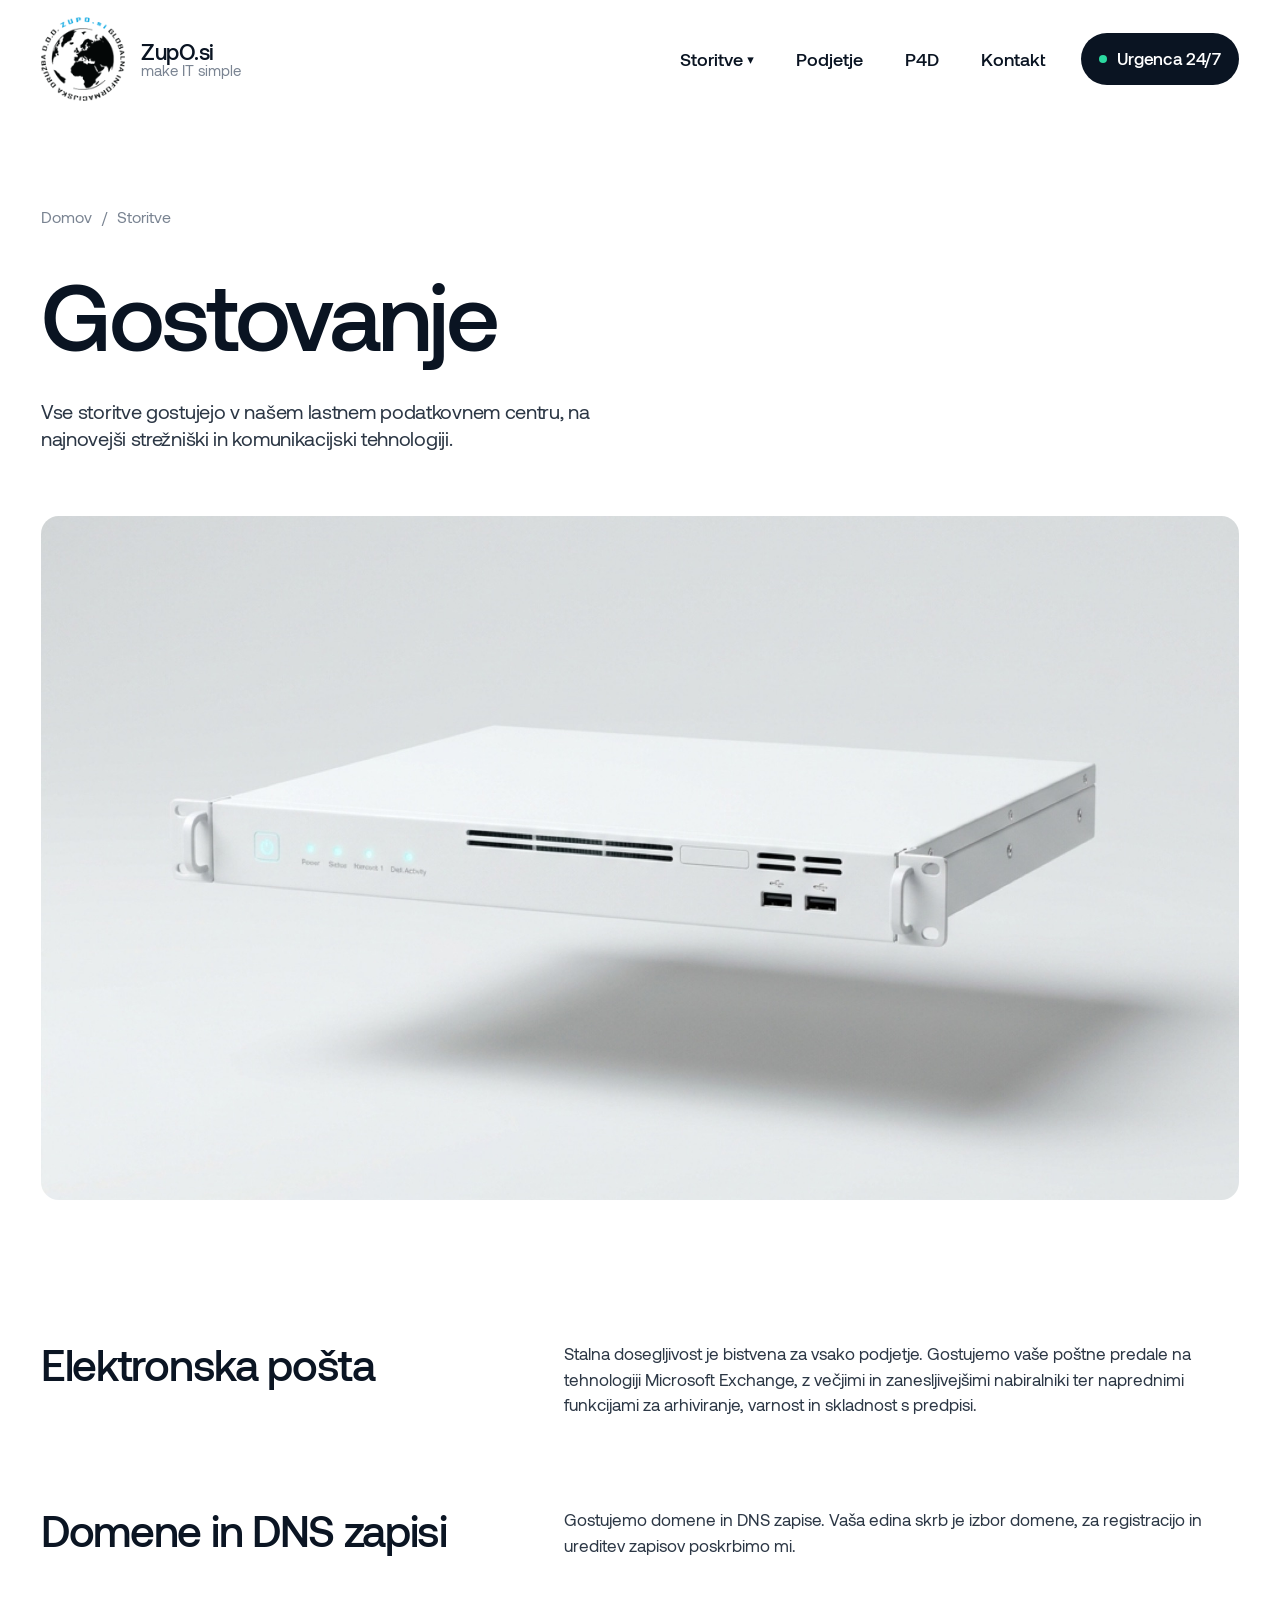
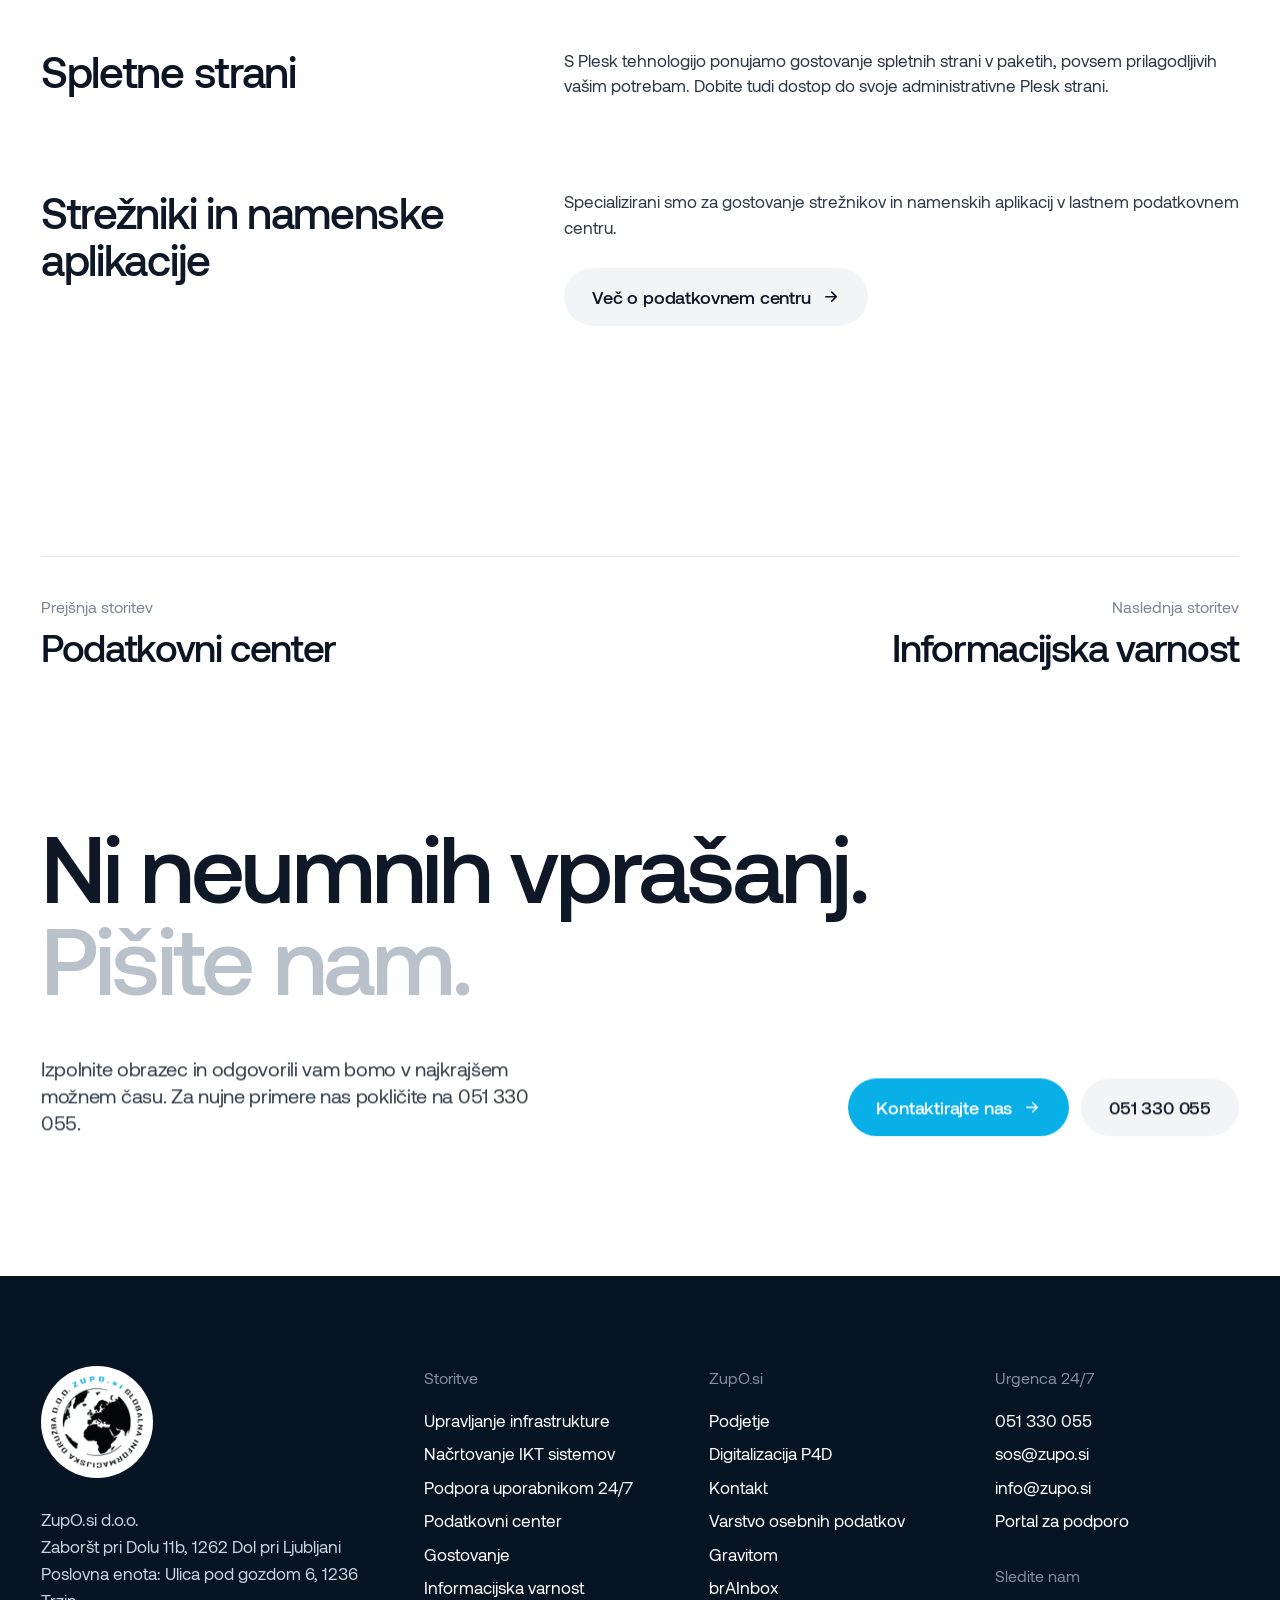
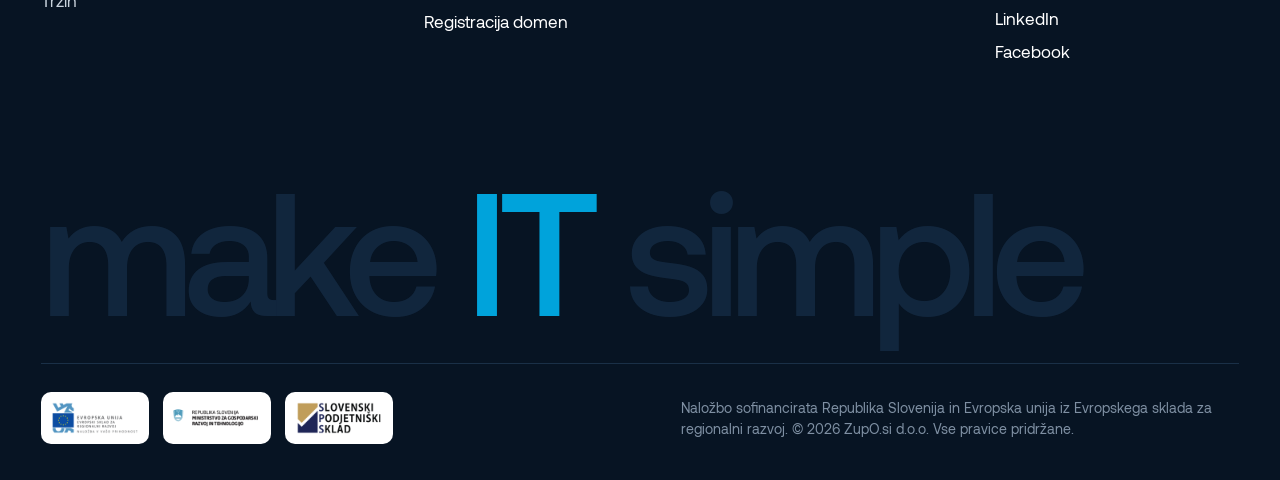
==== site/gostovanje.html @ f38a4a1e "ZupO.si redesign: 12-page static site and generator Co-Authored-By: Claude Opus 5.5 <noreply@anthrop" ====
<!doctype html><html lang="sl"><head><meta charset="utf-8"><meta name="viewport" content="width=device-width,initial-scale=1">
<title>Gostovanje · ZupO.si</title><meta name="description" content="Vse storitve gostujejo v našem lastnem podatkovnem centru, na najnovejši strežniški in komunikacijski tehnologiji."><meta name="robots" content="noindex">
<link rel="icon" href="assets/img/apple-touch-icon.png"><link rel="apple-touch-icon" href="assets/img/apple-touch-icon.png">
<link rel="preload" href="assets/fonts/Aeonik-Medium.ttf" as="font" type="font/ttf" crossorigin>
<link rel="stylesheet" href="assets/style.css?v=1795095689991"></head><body>
<header class="nav">
  <a class="logo" href="index.html" aria-label="ZupO.si domov"><img src="assets/img/Logo100px.png" alt="ZupO.si logotip" width="100" height="100"><span>ZupO.si<em>make IT simple</em></span></a>
  <nav class="menu" aria-label="Glavni meni">
    <button data-mega aria-expanded="false">Storitve<span>▾</span></button>
    <a href="podjetje.html">Podjetje</a>
    <a href="p4d.html">P4D</a>
    <a href="kontakt.html">Kontakt</a>
    <a class="btn btn-ink" href="podpora.html"><i class="dot"></i>Urgenca 24/7</a>
  </nav>
  <button class="burger" aria-label="Meni" aria-expanded="false"><i></i><i></i></button>
</header>
<div class="mega" aria-label="Storitve">
  <div class="mega-list"><a href="upravljanje-infrastrukture.html" data-cap="Preko 500 fizičnih in virtualnih strežnikov v upravljanju."><b>Upravljanje infrastrukture</b><small>Strežniki, komunikacije in uporabniška oprema pod stalnim nadzorom.</small></a><a href="nacrtovanje-ikt-sistemov.html" data-cap="Od ocene stanja do vzpostavitve, vzdrževanja in podpore."><b>Načrtovanje IKT sistemov</b><small>Načrtovanje in optimizacija novih sistemov ter prenove obstoječih.</small></a><a href="podpora.html" data-cap="ZupO.si Urgenca. Odziv že v nekaj trenutkih."><b>Podpora uporabnikom 24/7</b><small>Odzivna podpora, dosegljiva 24/7, vse dni v letu.</small></a><a href="podatkovni-center.html" data-cap="Naš oblak. Vaši podatki na vam znani lokaciji."><b>Podatkovni center</b><small>Naš oblak. Lasten podatkovni center od leta 2012.</small></a><a href="gostovanje.html" data-cap="Vse gostuje v našem lastnem podatkovnem centru."><b>Gostovanje</b><small>E-pošta, domene in DNS, spletne strani, strežniki in aplikacije.</small></a><a href="informacijska-varnost.html" data-cap="Varovanje informacijskih sistemov je stalen proces."><b>Informacijska varnost</b><small>Penetracijski testi, politike, ozaveščanje in obravnava incidentov.</small></a><a href="registracija-domen.html" data-cap="Pooblaščeni registrar .SI domen od leta 2005."><b>Registracija domen</b><small>Pooblaščeni registrar .SI domen. Uredimo tudi .com in druge.</small></a></div>
  <div class="mega-pic"><img src="assets/img/firewall.jpg" alt="" class="on" loading="lazy"><img src="assets/img/desk.jpg" alt="" class="" loading="lazy"><img src="assets/img/support.jpg" alt="" class="" loading="lazy"><img src="assets/img/hall.jpg" alt="" class="" loading="lazy"><img src="assets/img/server.jpg" alt="" class="" loading="lazy"><img src="assets/img/engineer.jpg" alt="" class="" loading="lazy"><img src="assets/img/fiber.jpg" alt="" class="" loading="lazy"><p>Preko 500 fizičnih in virtualnih strežnikov v upravljanju.</p></div>
</div>
<div class="scrim"></div>
<div class="mmenu">
  <h6>Storitve</h6><a class="sub" href="upravljanje-infrastrukture.html">Upravljanje infrastrukture</a><a class="sub" href="nacrtovanje-ikt-sistemov.html">Načrtovanje IKT sistemov</a><a class="sub" href="podpora.html">Podpora uporabnikom 24/7</a><a class="sub" href="podatkovni-center.html">Podatkovni center</a><a class="sub" href="gostovanje.html">Gostovanje</a><a class="sub" href="informacijska-varnost.html">Informacijska varnost</a><a class="sub" href="registracija-domen.html">Registracija domen</a>
  <h6>ZupO.si</h6><a href="podjetje.html">Podjetje</a><a href="p4d.html">Digitalizacija P4D</a><a href="kontakt.html">Kontakt</a>
  <a class="btn btn-ink" href="tel:+38651330055"><i class="dot"></i>Urgenca 051 330 055</a>
</div>
<main>
<section class="page-hero wrap">
  <div class="crumbs"><a href="index.html">Domov</a><span>/</span><a href="index.html#storitve">Storitve</a></div>
  <h1 class="d1">Gostovanje</h1>
  <p class="lead">Vse storitve gostujejo v našem lastnem podatkovnem centru, na najnovejši strežniški in komunikacijski tehnologiji.</p>
</section>
<div class="page-pic" data-par><div data-par><img src="assets/img/server.jpg" alt="Gostovanje"></div></div>

<section class="sec wrap"><div class="blocks"><div class="blk rv"><h2 class="d3">Elektronska pošta</h2><div class="body"><p>Stalna dosegljivost je bistvena za vsako podjetje. Gostujemo vaše poštne predale na tehnologiji Microsoft Exchange, z večjimi in zanesljivejšimi nabiralniki ter naprednimi funkcijami za arhiviranje, varnost in skladnost s predpisi.</p></div></div><div class="blk rv"><h2 class="d3">Domene in DNS zapisi</h2><div class="body"><p>Gostujemo domene in DNS zapise. Vaša edina skrb je izbor domene, za registracijo in ureditev zapisov poskrbimo mi.</p></div></div><div class="blk rv"><h2 class="d3">Spletne strani</h2><div class="body"><p>S Plesk tehnologijo ponujamo gostovanje spletnih strani v paketih, povsem prilagodljivih vašim potrebam. Dobite tudi dostop do svoje administrativne Plesk strani.</p></div></div><div class="blk rv"><h2 class="d3">Strežniki in namenske aplikacije</h2><div class="body"><p>Specializirani smo za gostovanje strežnikov in namenskih aplikacij v lastnem podatkovnem centru.</p><p style="margin-top:28px"><a class="btn btn-line" href="podatkovni-center.html">Več o podatkovnem centru <svg viewBox="0 0 24 24" fill="none" stroke="currentColor" stroke-width="2" stroke-linecap="round" stroke-linejoin="round"><path d="M5 12h14M13 6l6 6-6 6"/></svg></a></p></div></div></div></section>

<section class="wrap" style="padding-top:clamp(70px,7vw,130px)"><div class="next"><a href="podatkovni-center.html"><small>Prejšnja storitev</small><b>Podatkovni center</b></a><a class="r" href="informacijska-varnost.html"><small>Naslednja storitev</small><b>Informacijska varnost</b></a></div></section>

<section class="sec wrap cta">
  <h2 class="d1 rv">Ni neumnih vprašanj.<br><span>Pišite nam.</span></h2>
  <div class="cta-row rv">
    <p class="lead" style="max-width:40ch">Izpolnite obrazec in odgovorili vam bomo v najkrajšem možnem času. Za nujne primere nas pokličite na 051 330 055.</p>
    <div style="display:flex;gap:12px;flex-wrap:wrap"><a class="btn btn-cy" href="kontakt.html">Kontaktirajte nas <svg viewBox="0 0 24 24" fill="none" stroke="currentColor" stroke-width="2" stroke-linecap="round" stroke-linejoin="round"><path d="M5 12h14M13 6l6 6-6 6"/></svg></a><a class="btn btn-line" href="tel:+38651330055">051 330 055</a></div>
  </div>
</section>
</main>
<footer class="foot">
  <div class="foot-top">
    <div>
      <div class="foot-logo"><div class="lw"><img src="assets/img/Logo100px.png" alt="ZupO.si logotip"></div></div>
      <address style="margin-top:28px">ZupO.si d.o.o.<br>Zaboršt pri Dolu 11b, 1262 Dol pri Ljubljani<br>Poslovna enota: Ulica pod gozdom 6, 1236 Trzin</address>
    </div>
    <div><h6>Storitve</h6><ul><li><a href="upravljanje-infrastrukture.html">Upravljanje infrastrukture</a></li><li><a href="nacrtovanje-ikt-sistemov.html">Načrtovanje IKT sistemov</a></li><li><a href="podpora.html">Podpora uporabnikom 24/7</a></li><li><a href="podatkovni-center.html">Podatkovni center</a></li><li><a href="gostovanje.html">Gostovanje</a></li><li><a href="informacijska-varnost.html">Informacijska varnost</a></li><li><a href="registracija-domen.html">Registracija domen</a></li></ul></div>
    <div><h6>ZupO.si</h6><ul><li><a href="podjetje.html">Podjetje</a></li><li><a href="p4d.html">Digitalizacija P4D</a></li><li><a href="kontakt.html">Kontakt</a></li><li><a href="varstvo-osebnih-podatkov.html">Varstvo osebnih podatkov</a></li><li><a href="https://gravitom.zupo.si" target="_blank" rel="noopener">Gravitom</a></li><li><a href="https://zupo.si/video-gradiva/brAInbox/index.html" target="_blank" rel="noopener">brAInbox</a></li></ul></div>
    <div><h6>Urgenca 24/7</h6><ul><li><a href="tel:+38651330055">051 330 055</a></li><li><a href="mailto:sos@zupo.si">sos@zupo.si</a></li><li><a href="mailto:info@zupo.si">info@zupo.si</a></li><li><a href="https://podpora.zupo.si/" target="_blank" rel="noopener">Portal za podporo</a></li></ul>
    <h6 style="margin-top:30px">Sledite nam</h6><ul><li><a href="https://www.linkedin.com/company/zuposi-doo" target="_blank" rel="noopener">LinkedIn</a></li><li><a href="https://www.facebook.com/zuposi" target="_blank" rel="noopener">Facebook</a></li></ul></div>
  </div>
  <div class="foot-big" aria-hidden="true">make <span>IT</span> simple</div>
  <div class="foot-eu">
    <div class="logos"><img src="assets/img/eu_noga.png" alt="Evropska unija"><img src="assets/img/mgrt.png" alt="MGRT"><img src="assets/img/sps1.png" alt="SPS"></div>
    <small>Naložbo sofinancirata Republika Slovenija in Evropska unija iz Evropskega sklada za regionalni razvoj. © 2026 ZupO.si d.o.o. Vse pravice pridržane.</small>
  </div>
</footer>
<script src="assets/vendor/gsap.min.js"></script><script src="assets/vendor/ScrollTrigger.min.js"></script><script src="assets/vendor/lenis.min.js"></script><script src="assets/main.js?v=1795095689991"></script>
</body></html>
---- site/assets/style.css ----
@font-face{font-family:"Aeonik";src:url(fonts/Aeonik-Light.ttf) format("truetype");font-weight:300;font-display:swap}
@font-face{font-family:"Aeonik";src:url(fonts/Aeonik-Regular.ttf) format("truetype");font-weight:400;font-display:swap}
@font-face{font-family:"Aeonik";src:url(fonts/Aeonik-Medium.ttf) format("truetype");font-weight:500;font-display:swap}
@font-face{font-family:"Aeonik";src:url(fonts/Aeonik-Bold.ttf) format("truetype");font-weight:700;font-display:swap}
@font-face{font-family:"Everett Mono";src:url(fonts/TWKEverettMono-Regular.otf) format("opentype");font-weight:400;font-display:swap}

:root{
  --bg:#fff;--soft:#F2F4F6;--soft2:#E8ECF0;--ink:#0A1422;--ink2:#2B3644;--mute:#7A8492;--line:#E3E7EB;
  --cyan:#00ADE7;--cyan-d:#0090C2;--navy:#071423;--navy2:#0E2236;--ok:#2BD9A0;
  --g:clamp(16px,3.2vw,56px);
  --r:clamp(14px,1.4vw,24px);
  --ease:cubic-bezier(.22,1,.36,1);
  --mono:"Everett Mono",ui-monospace,Menlo,monospace;
}
*{box-sizing:border-box;margin:0;padding:0}
html{-webkit-text-size-adjust:100%;overflow-x:clip}
body{font-family:"Aeonik",system-ui,sans-serif;background:var(--bg);color:var(--ink);font-size:clamp(17px,1.1vw,21px);line-height:1.5;-webkit-font-smoothing:antialiased;overflow-x:hidden}
img,video,svg{display:block;max-width:100%}
a{color:inherit;text-decoration:none}
button{font:inherit;color:inherit;background:none;border:0;cursor:pointer}
::selection{background:var(--cyan);color:#fff}
html.lenis,html.lenis body{height:auto}
.lenis.lenis-smooth{scroll-behavior:auto!important}

/* type */
.d1,.d2,.d3,.h4{font-weight:500;letter-spacing:-.035em;line-height:1.02}
.d1{font-size:clamp(46px,7.4vw,168px);line-height:.98}
.d2{font-size:clamp(38px,5.2vw,112px)}
.d3{font-size:clamp(30px,3.4vw,68px);line-height:1.06;letter-spacing:-.03em}
.h4{font-size:clamp(22px,1.7vw,32px);line-height:1.15;letter-spacing:-.02em}
.lead{font-size:clamp(20px,1.55vw,30px);line-height:1.35;letter-spacing:-.015em;color:var(--ink2)}
.mute{color:var(--mute)}
.gray{color:#A3ABB5}
.cy{color:var(--cyan)}
.mono{font-family:var(--mono);font-size:13px;letter-spacing:.02em}
p+p{margin-top:1em}

.wrap{padding-inline:var(--g)}
.sec{padding-block:clamp(90px,11vw,220px)}
.grid{display:grid;grid-template-columns:repeat(12,1fr);gap:var(--g)}

/* buttons */
.btn{display:inline-flex;align-items:center;gap:.6em;height:58px;padding:0 28px;border-radius:999px;font-size:18px;font-weight:500;letter-spacing:-.01em;transition:background .4s var(--ease),color .4s var(--ease),transform .4s var(--ease)}
.btn svg{width:18px;height:18px;transition:transform .4s var(--ease)}
.btn:hover svg{transform:translateX(4px)}
.btn-ink{background:var(--ink);color:#fff}.btn-ink:hover{background:var(--cyan)}
.btn-cy{background:var(--cyan);color:#fff}.btn-cy:hover{background:var(--ink)}
.btn-line{background:var(--soft);color:var(--ink)}.btn-line:hover{background:var(--soft2)}
.btn-white{background:#fff;color:var(--ink)}.btn-white:hover{background:var(--cyan);color:#fff}

/* ---------- NAV ---------- */
.nav{position:fixed;inset:0 0 auto 0;z-index:50;height:118px;display:flex;align-items:center;justify-content:space-between;padding-inline:var(--g);transition:transform .6s var(--ease),background .4s,height .4s var(--ease)}
.nav.scrolled{background:rgba(255,255,255,.86);backdrop-filter:saturate(1.6) blur(18px);-webkit-backdrop-filter:saturate(1.6) blur(18px);height:96px}
.nav.hide{transform:translateY(-100%)}
.nav .logo{display:flex;align-items:center;gap:16px}
.nav .logo img{height:84px;width:84px;transition:height .4s var(--ease),width .4s var(--ease)}
.nav.scrolled .logo img{height:70px;width:70px}
.nav .logo span{font-weight:500;font-size:22px;letter-spacing:-.02em;line-height:1.05}
.nav .logo span em{font-style:normal;color:var(--mute);font-weight:400;display:block;font-size:15px;letter-spacing:0}
.menu{display:flex;align-items:center;gap:6px}
.menu>a,.menu>button{font-size:18px;font-weight:500;padding:12px 18px;border-radius:999px;transition:background .3s}
.menu>a:hover,.menu>button:hover,.menu>button[aria-expanded=true]{background:var(--soft)}
.menu>button span{display:inline-block;transition:transform .4s var(--ease);margin-left:4px;font-size:13px;vertical-align:2px}
.menu>button[aria-expanded=true] span{transform:rotate(180deg)}
.menu .btn{height:52px;margin-left:12px;font-size:17px}
.dot{width:8px;height:8px;border-radius:50%;background:var(--ok);box-shadow:0 0 0 0 rgba(43,217,160,.6);animation:pulse 2s infinite}
@keyframes pulse{0%{box-shadow:0 0 0 0 rgba(43,217,160,.55)}70%{box-shadow:0 0 0 10px rgba(43,217,160,0)}100%{box-shadow:0 0 0 0 rgba(43,217,160,0)}}
.burger{display:none;width:56px;height:56px;border-radius:50%;background:var(--soft);position:relative}
.burger i{position:absolute;left:18px;right:18px;height:2px;background:var(--ink);transition:transform .4s var(--ease)}
.burger i:nth-child(1){top:23px}.burger i:nth-child(2){top:31px}
body.mopen .burger i:nth-child(1){transform:translateY(4px) rotate(45deg)}
body.mopen .burger i:nth-child(2){transform:translateY(-4px) rotate(-45deg)}

/* mega */
.mega{position:fixed;left:0;right:0;top:0;z-index:45;background:#fff;padding:150px var(--g) 56px;display:grid;grid-template-columns:1.25fr 1fr;gap:var(--g);clip-path:inset(0 0 100% 0);transition:clip-path .7s var(--ease);box-shadow:0 40px 80px -40px rgba(10,20,34,.18)}
.mega.open{clip-path:inset(0 0 0 0)}
.mega-list a{display:flex;align-items:baseline;justify-content:space-between;gap:24px;padding:16px 0;border-bottom:1px solid var(--line);opacity:0;transform:translateY(16px);transition:opacity .5s var(--ease),transform .6s var(--ease),color .3s}
.mega.open .mega-list a{opacity:1;transform:none}
.mega-list a b{font-weight:500;font-size:clamp(24px,2vw,38px);letter-spacing:-.025em;line-height:1.1}
.mega-list a small{color:var(--mute);font-size:16px;text-align:right;max-width:46%}
.mega-list a:hover{color:var(--cyan)}
.mega-pic{position:relative;border-radius:var(--r);overflow:hidden;background:var(--soft);min-height:420px}
.mega-pic img{position:absolute;inset:0;width:100%;height:100%;object-fit:cover;opacity:0;transform:scale(1.06);transition:opacity .6s var(--ease),transform 1.2s var(--ease)}
.mega-pic img.on{opacity:1;transform:none}
.mega-pic p{position:absolute;left:24px;right:24px;bottom:22px;color:#fff;font-size:20px;line-height:1.3;z-index:2;text-shadow:0 2px 20px rgba(0,0,0,.35)}
.scrim{position:fixed;inset:0;z-index:40;background:rgba(10,20,34,.25);opacity:0;pointer-events:none;transition:opacity .5s}
.scrim.on{opacity:1;pointer-events:auto}

/* mobile menu */
.mmenu{position:fixed;inset:0;z-index:48;background:#fff;padding:130px var(--g) 40px;overflow:auto;clip-path:inset(0 0 100% 0);transition:clip-path .7s var(--ease)}
body.mopen .mmenu{clip-path:inset(0)}
.mmenu a{display:block;font-size:30px;font-weight:500;letter-spacing:-.02em;padding:10px 0;border-bottom:1px solid var(--line)}
.mmenu a.sub{font-size:21px;padding:9px 0 9px 0;color:var(--ink2)}
.mmenu h6{font-weight:400;color:var(--mute);font-size:16px;margin:26px 0 4px}
.mmenu .btn{margin-top:28px;width:100%;justify-content:center}

/* ---------- HERO ---------- */
.hero{padding-top:clamp(170px,15vw,250px)}
.hero h1 .ln{display:block;overflow:hidden;padding-bottom:.08em;margin-bottom:-.08em}
.hero h1 .ln>span{display:inline-block}
.hero-row{display:grid;grid-template-columns:1fr auto;align-items:end;gap:var(--g);margin-top:clamp(36px,4vw,72px)}
.hero-row .lead{max-width:34ch}
.hero-row .ctas{display:flex;gap:12px;flex-wrap:wrap;justify-content:flex-end}
.hero-media{margin-top:clamp(48px,5vw,96px);padding-inline:var(--g)}
.hero-frame{position:relative;height:min(84vh,1100px);min-height:460px;border-radius:var(--r);overflow:hidden;background:var(--soft);will-change:clip-path}
.hero-frame video{position:absolute;inset:0;width:100%;height:100%;object-fit:cover}
.status{position:absolute;left:clamp(16px,2vw,36px);bottom:clamp(16px,2vw,36px);background:rgba(255,255,255,.82);backdrop-filter:blur(20px);-webkit-backdrop-filter:blur(20px);border-radius:18px;padding:20px 22px;min-width:min(380px,calc(100% - 32px));z-index:2}
.status-top{display:flex;align-items:center;gap:10px;font-weight:500;font-size:17px}
.status-rows{margin-top:14px;display:grid;gap:8px}
.status-rows div{display:flex;justify-content:space-between;gap:24px;font-family:var(--mono);font-size:13px;color:var(--ink2)}
.status-rows b{font-weight:400;color:var(--ink)}
.bars{display:flex;gap:3px;margin-top:14px;height:26px;align-items:flex-end}
.bars i{flex:1;background:var(--ok);border-radius:2px;opacity:.9}
.bars i.w{background:var(--cyan)}
.slogan{position:absolute;right:clamp(16px,2vw,36px);top:clamp(16px,2vw,36px);z-index:2;width:clamp(160px,15vw,280px);background:rgba(255,255,255,.82);backdrop-filter:blur(20px);-webkit-backdrop-filter:blur(20px);border-radius:16px;padding:14px 18px}

/* ---------- INTRO ---------- */
.intro .grid{align-items:start}
.intro-text{grid-column:1/9}
.intro-text .d3 .w{color:#C7CDD4;transition:color .2s}
.intro-text .d3 .w.on{color:var(--ink)}
.intro-pic{grid-column:9/13;border-radius:var(--r);overflow:hidden;aspect-ratio:4/5;position:relative}
.intro-pic img{position:absolute;inset:-8% 0;height:116%;width:100%;object-fit:cover}
.stats{display:grid;grid-template-columns:repeat(4,1fr);gap:var(--g);margin-top:clamp(70px,8vw,150px)}
.stat b{display:block;font-weight:500;font-size:clamp(56px,6.4vw,140px);letter-spacing:-.05em;line-height:.9}
.stat b sup{font-size:.42em;vertical-align:.95em;margin-left:.04em;color:var(--cyan)}
.stat>span{display:block;margin-top:14px;color:var(--mute);font-size:clamp(16px,1.1vw,20px);max-width:22ch}

/* ---------- SERVICES LIST ---------- */
.svc-head{display:flex;justify-content:space-between;align-items:end;gap:var(--g);margin-bottom:clamp(40px,5vw,90px)}
.svc-head .lead{max-width:36ch}
.svc-list{border-top:1px solid var(--line)}
.svc{display:grid;grid-template-columns:1.25fr 1fr 64px;align-items:center;gap:var(--g);padding:clamp(22px,2.4vw,44px) 0;border-bottom:1px solid var(--line);position:relative}
.svc h3{font-weight:500;font-size:clamp(30px,3.6vw,76px);letter-spacing:-.04em;line-height:1;transition:transform .6s var(--ease),color .4s}
.svc p{color:var(--mute);max-width:44ch;transition:color .4s}
.svc .arr{width:64px;height:64px;border-radius:50%;background:var(--soft);display:grid;place-items:center;transition:background .4s,transform .6s var(--ease)}
.svc .arr svg{width:22px;transition:transform .5s var(--ease)}
.svc:hover h3{transform:translateX(18px);color:var(--cyan)}
.svc:hover p{color:var(--ink2)}
.svc:hover .arr{background:var(--cyan);color:#fff}
.svc:hover .arr svg{transform:rotate(-45deg)}
.svc .thumb{display:none}
.cursor-pic{position:fixed;left:0;top:0;width:clamp(260px,22vw,420px);aspect-ratio:4/5;border-radius:18px;overflow:hidden;pointer-events:none;z-index:30;opacity:0;transform:translate(-50%,-50%) scale(.8);transition:opacity .4s var(--ease),scale .4s var(--ease)}
.cursor-pic.on{opacity:1}
.cursor-pic img{position:absolute;inset:0;width:100%;height:100%;object-fit:cover;opacity:0;transition:opacity .35s}
.cursor-pic img.on{opacity:1}

/* ---------- DATA CENTRE ---------- */
.dc{background:var(--soft)}
.dc-top{display:grid;grid-template-columns:1fr 1fr;gap:var(--g);align-items:end}
.dc-hall{margin-top:clamp(48px,5vw,90px);border-radius:var(--r);overflow:hidden;height:min(80vh,980px);min-height:380px;position:relative}
.dc-hall img,.dc-hall video{position:absolute;inset:-6% 0;height:112%;width:100%;object-fit:cover}
.dc-hall .tag{position:absolute;left:clamp(16px,2vw,36px);bottom:clamp(16px,2vw,36px);background:rgba(255,255,255,.85);backdrop-filter:blur(16px);-webkit-backdrop-filter:blur(16px);border-radius:14px;padding:14px 18px;font-weight:500;font-size:18px;z-index:2}
.layers{display:grid;grid-template-columns:1fr 1fr;gap:var(--g);margin-top:clamp(80px,9vw,170px)}
.layers-vis{position:sticky;top:130px;height:calc(100vh - 170px);display:grid;place-items:center}
.layers-vis svg{width:100%;max-width:640px;height:auto;overflow:visible}
.layers-vis .pl{transition:transform .8s var(--ease)}
.layers-vis .pl .top{fill:#fff;transition:fill .6s}
.layers-vis .pl .l{fill:#DCE2E8;transition:fill .6s}
.layers-vis .pl .r{fill:#C9D1D9;transition:fill .6s}
.layers-vis .pl.on .top{fill:var(--cyan)}
.layers-vis .pl.on .l{fill:#0093C4}
.layers-vis .pl.on .r{fill:#007DA8}
.layers-vis .pl .ic{opacity:.35;transition:opacity .5s}
.layers-vis .pl.on .ic{opacity:1}
.layer{min-height:72vh;display:flex;flex-direction:column;justify-content:center;opacity:.28;transition:opacity .6s var(--ease)}
.layer.on{opacity:1}
.layer .n{font-family:var(--mono);color:var(--cyan);font-size:15px;margin-bottom:22px}
.layer h3{max-width:16ch}
.layer p{margin-top:22px;max-width:44ch;color:var(--ink2)}
.specs{display:grid;grid-template-columns:repeat(4,1fr);gap:12px;margin-top:clamp(60px,6vw,120px)}
.spec{background:#fff;border-radius:var(--r);padding:clamp(22px,2vw,36px);min-height:220px;display:flex;flex-direction:column;justify-content:space-between}
.spec svg{width:44px;height:44px;color:var(--cyan)}
.spec b{font-weight:500;font-size:clamp(20px,1.5vw,28px);letter-spacing:-.02em;line-height:1.15}

/* ---------- URGENCA ---------- */
.urg{background:var(--navy);color:#fff;position:relative;overflow:hidden}
.urg .huge{padding-left:var(--g);font-weight:500;font-size:clamp(90px,19vw,420px);letter-spacing:-.06em;line-height:.82;white-space:nowrap}
.urg .huge span{color:var(--cyan)}
.urg-row{display:grid;grid-template-columns:1fr 1fr;gap:var(--g);margin-top:clamp(50px,5vw,100px);align-items:start}
.urg .lead{color:#B9C4D0}
.clock{font-family:var(--mono);font-size:14px;color:#8FA0B2;display:flex;align-items:center;flex-wrap:wrap;gap:6px 10px;margin-top:28px}.clock span{white-space:nowrap}
.chans{display:grid;grid-template-columns:repeat(3,1fr);gap:12px;margin-top:clamp(60px,6vw,110px)}
.chan{background:var(--navy2);border-radius:var(--r);padding:clamp(24px,2.2vw,40px);min-height:clamp(260px,22vw,380px);display:flex;flex-direction:column;justify-content:space-between;transition:background .5s var(--ease),transform .6s var(--ease)}
.chan:hover{background:var(--cyan);transform:translateY(-6px)}
.chan small{color:#8FA0B2;font-size:16px;transition:color .4s}
.chan:hover small{color:#E6F7FD}
.chan b{display:block;font-weight:500;font-size:clamp(28px,2.6vw,52px);letter-spacing:-.03em;line-height:1.05;margin-top:10px;word-break:break-word}
.chan .go{display:flex;justify-content:space-between;align-items:center;font-weight:500;font-size:18px}
.chan .go i{width:56px;height:56px;border-radius:50%;background:rgba(255,255,255,.1);display:grid;place-items:center;transition:background .4s,transform .5s var(--ease)}
.chan:hover .go i{background:#fff;color:var(--cyan);transform:rotate(-45deg)}
.chan .go svg{width:20px}
.urg-pic{margin-top:12px;border-radius:var(--r);overflow:hidden;height:min(70vh,820px);position:relative}
.urg-pic img{position:absolute;inset:-8% 0;height:116%;width:100%;object-fit:cover;object-position:50% 58%}

/* ---------- BENTO ---------- */
.bento{display:grid;grid-template-columns:repeat(12,1fr);grid-auto-rows:minmax(clamp(260px,22vw,420px),auto);gap:12px;margin-top:clamp(50px,5vw,100px)}
.b{border-radius:var(--r);background:var(--soft);padding:clamp(24px,2.2vw,40px);position:relative;overflow:hidden;display:flex;flex-direction:column;justify-content:space-between}
.b h3{max-width:18ch}
.b p{color:var(--ink2);max-width:42ch;margin-top:14px}
.b1{grid-column:span 7}.b2{grid-column:span 5}.b3{grid-column:span 5}.b4{grid-column:span 7}
.b.img{color:#fff;padding:0}
.b.img img{position:absolute;inset:0;width:100%;height:100%;object-fit:cover;transition:transform 1.4s var(--ease)}
.b.img:hover img{transform:scale(1.04)}
.b.img .t{position:relative;z-index:2;padding:clamp(24px,2.2vw,40px);margin-top:auto;background:linear-gradient(rgba(7,20,35,0),rgba(7,20,35,.82) 45%);padding-top:clamp(80px,7vw,140px)}
.b.img .t p{color:#E2E8EE}
.b.cy{background:var(--cyan);color:#fff}
.b.cy p{color:#E6F7FD}
.spark{width:100%;height:clamp(120px,10vw,190px)}
.spark path.fill{fill:url(#sg)}
.spark path.ln{fill:none;stroke:var(--cyan);stroke-width:2.5;stroke-linecap:round}
.mon{display:flex;gap:28px;font-family:var(--mono);font-size:13px;color:var(--ink2);margin-top:10px;flex-wrap:wrap}
.mon b{font-weight:400;color:var(--ink)}

/* ---------- PARTNERS ---------- */
.partners{padding-block:clamp(60px,6vw,110px);overflow:hidden}
.partners-head{display:flex;justify-content:space-between;align-items:end;gap:var(--g);margin-bottom:40px}
.marq{display:flex;width:max-content;animation:marq 40s linear infinite}
.marq:hover{animation-play-state:paused}
.marq img{height:clamp(84px,7vw,120px);width:auto;margin-right:clamp(30px,4vw,80px);filter:grayscale(1) contrast(1.1);opacity:.55;mix-blend-mode:multiply;transition:filter .4s,opacity .4s}
.marq img:hover{filter:none;opacity:1}
@keyframes marq{to{transform:translateX(-50%)}}

/* ---------- ISO ---------- */
.iso .grid{align-items:center}
.iso-pic{grid-column:1/8;border-radius:var(--r);background:var(--soft);overflow:hidden;padding:clamp(24px,4vw,80px)}
.iso-pic img{width:100%;height:auto;mix-blend-mode:multiply}
.iso-text{grid-column:8/13}
.iso-badges{display:flex;gap:12px;margin-top:36px;flex-wrap:wrap}
.iso-badges div{background:var(--soft);border-radius:16px;padding:18px 22px}
.iso-badges b{display:block;font-weight:500;font-size:26px;letter-spacing:-.02em}
.iso-badges small{color:var(--mute);font-size:15px}

/* ---------- TIMELINE ---------- */
.tl{overflow:hidden;background:var(--soft)}
.tl-head{display:flex;justify-content:space-between;align-items:end;gap:var(--g)}
.tl-track{display:flex;gap:12px;margin-top:clamp(50px,5vw,90px);padding-inline:var(--g);width:max-content}
.tl-item{width:clamp(280px,24vw,440px);flex:none;background:#fff;border-radius:var(--r);padding:clamp(24px,2vw,36px);min-height:clamp(300px,24vw,420px);display:flex;flex-direction:column;justify-content:space-between}
.tl-item b{font-weight:500;font-size:clamp(56px,5vw,104px);letter-spacing:-.05em;line-height:.9}
.tl-item.hl{background:var(--cyan);color:#fff}
.tl-item.hl .mute{color:#E6F7FD}
.tl-item p{font-size:clamp(18px,1.25vw,23px);line-height:1.3;letter-spacing:-.01em}

/* ---------- ECOSYSTEM ---------- */
.eco{display:grid;grid-template-columns:1fr 1fr;gap:12px;margin-top:clamp(50px,5vw,90px)}
.eco a{border-radius:var(--r);min-height:clamp(380px,32vw,600px);padding:clamp(26px,2.6vw,48px);display:flex;flex-direction:column;justify-content:space-between;position:relative;overflow:hidden;transition:transform .7s var(--ease)}
.eco a:hover{transform:translateY(-6px)}
.eco .grav{background:#FFC000;color:#1B1400}
.eco .brain{background:#0F1A2E;color:#fff}
.eco img{height:clamp(52px,4vw,74px);width:auto;align-self:flex-start;border-radius:999px}
.eco h3{max-width:14ch}
.eco p{margin-top:16px;max-width:40ch;opacity:.8}
.eco .ring{position:absolute;right:-12%;top:-20%;width:70%;aspect-ratio:1;border-radius:50%;border:clamp(30px,4vw,70px) solid rgba(255,255,255,.18);transition:transform 1.2s var(--ease)}
.eco a:hover .ring{transform:scale(1.08) rotate(20deg)}
.eco .brain .ring{border-color:rgba(54,140,255,.25)}

/* ---------- CTA + FOOTER ---------- */
.cta{text-align:left}
.cta .d1 span{color:#B8C0C9}
.cta-row{display:flex;justify-content:space-between;align-items:end;gap:var(--g);margin-top:clamp(40px,4vw,70px);flex-wrap:wrap}
.foot{overflow:hidden;background:var(--navy);color:#fff;padding:clamp(70px,7vw,130px) var(--g) 36px}
.foot-top{display:grid;grid-template-columns:1.4fr 1fr 1fr 1fr;gap:var(--g)}
.foot-logo{display:flex;align-items:center;gap:18px}
.foot-logo .lw{background:#fff;border-radius:50%;padding:10px;width:112px;height:112px;display:grid;place-items:center}
.foot-logo .lw img{width:92px;height:92px}
.foot h6{font-weight:400;font-size:16px;color:#7F90A3;margin-bottom:18px}
.foot li{list-style:none;margin:8px 0}
.foot li a{transition:color .3s}
.foot li a:hover{color:var(--cyan)}
.foot address{font-style:normal;color:#C9D3DD;line-height:1.6}
.foot-big{font-weight:500;font-size:clamp(64px,13.5vw,300px);letter-spacing:-.06em;line-height:.8;margin-top:clamp(70px,8vw,140px);color:#13283F;white-space:nowrap;user-select:none}
.foot-big span{color:var(--cyan)}
.foot-eu{display:flex;align-items:center;gap:28px;margin-top:50px;padding-top:28px;border-top:1px solid #1A3047;flex-wrap:wrap;justify-content:space-between}
.foot-eu .logos{display:flex;gap:14px;align-items:center;flex-wrap:wrap}
.foot-eu .logos img{height:52px;background:#fff;border-radius:10px;padding:6px 10px}
.foot-eu small{color:#7F90A3;font-size:14px;max-width:62ch}

/* ---------- SUBPAGES ---------- */
.page-hero{padding-top:clamp(180px,16vw,270px);padding-bottom:clamp(50px,5vw,90px)}
.crumbs{display:flex;gap:10px;color:var(--mute);font-size:16px;margin-bottom:clamp(28px,3vw,48px)}
.crumbs a:hover{color:var(--cyan)}
.page-hero .lead{max-width:46ch;margin-top:clamp(28px,3vw,48px)}
.page-pic{padding-inline:var(--g)}
.page-pic div{border-radius:var(--r);overflow:hidden;height:min(76vh,940px);min-height:340px;position:relative}
.page-pic img{position:absolute;inset:-8% 0;height:116%;width:100%;object-fit:cover}
.blocks{display:grid;gap:clamp(60px,7vw,140px)}
.blk{display:grid;grid-template-columns:5fr 7fr;gap:var(--g);align-items:start}
.blk .body{color:var(--ink2);max-width:62ch}
.blk ul{margin-top:18px;display:grid;gap:10px}
.blk li{list-style:none;padding-left:30px;position:relative}
.blk li::before{content:"";position:absolute;left:0;top:.62em;width:14px;height:2px;background:var(--cyan)}
.facts{display:grid;grid-template-columns:repeat(3,1fr);gap:12px}
.fact{background:var(--soft);border-radius:var(--r);padding:clamp(24px,2.2vw,40px);min-height:220px;display:flex;flex-direction:column;justify-content:space-between}
.fact b{font-weight:500;font-size:clamp(44px,4.4vw,92px);letter-spacing:-.05em;line-height:.9}
.fact b sup{font-size:.45em;vertical-align:.9em;color:var(--cyan)}
.fact span{color:var(--mute)}
.next{display:flex;justify-content:space-between;align-items:center;gap:var(--g);border-top:1px solid var(--line);padding-top:clamp(30px,3vw,50px)}
.next a{display:flex;flex-direction:column}
.next a small{color:var(--mute);font-size:16px}
.next a b{font-weight:500;font-size:clamp(28px,3vw,60px);letter-spacing:-.035em;transition:color .3s}
.next a:hover b{color:var(--cyan)}
.next a.r{text-align:right}

/* form */
.form{display:grid;grid-template-columns:1fr 1fr;gap:12px}
.field{position:relative}
.field.full{grid-column:1/-1}
.field input,.field textarea,.field select{width:100%;font:inherit;font-size:19px;color:var(--ink);background:var(--soft);border:2px solid transparent;border-radius:16px;padding:30px 20px 12px;outline:none;transition:border-color .3s,background .3s;appearance:none}
.field textarea{min-height:200px;resize:vertical}
.field label{position:absolute;left:22px;top:21px;color:var(--mute);font-size:19px;pointer-events:none;transition:transform .3s var(--ease),font-size .3s;transform-origin:left top}
.field input:focus,.field textarea:focus{border-color:var(--cyan);background:#fff}
.field input:focus+label,.field input:not(:placeholder-shown)+label,.field textarea:focus+label,.field textarea:not(:placeholder-shown)+label{transform:translateY(-12px) scale(.72)}
.check{grid-column:1/-1;display:flex;gap:14px;align-items:flex-start;color:var(--ink2);font-size:16px;line-height:1.45;margin-top:6px}
.check input{width:24px;height:24px;flex:none;accent-color:var(--cyan);margin-top:1px}
.check a{color:var(--cyan)}
.form .btn{justify-self:start;margin-top:10px}
.sent{grid-column:1/-1;background:#E6F7FD;color:var(--cyan-d);border-radius:16px;padding:18px 22px;display:none}
.form.done .sent{display:block}
.contact-grid{display:grid;grid-template-columns:5fr 7fr;gap:var(--g)}
.cinfo{display:grid;gap:12px;align-content:start}
.cinfo a,.cinfo div{background:var(--soft);border-radius:var(--r);padding:26px 28px;display:block;transition:background .4s}
.cinfo a:hover{background:#E6F7FD}
.cinfo small{color:var(--mute);font-size:15px;display:block}
.cinfo b{font-weight:500;font-size:clamp(22px,1.7vw,30px);letter-spacing:-.02em;display:block;margin-top:4px;line-height:1.2}

/* reveal */
.rv{opacity:0;transform:translateY(40px)}
.no-js .rv,.reduce .rv{opacity:1;transform:none}

/* ---------- RESPONSIVE ---------- */
@media (max-width:1100px){
  .menu>a,.menu>button{display:none}
  .burger{display:block}
  .menu .btn{display:none}
  .mega{display:none}
  .intro-text{grid-column:1/-1}.intro-pic{grid-column:1/-1;aspect-ratio:4/3}
  .stats{grid-template-columns:repeat(2,1fr);row-gap:56px}
  .svc{grid-template-columns:1fr 56px}
  .svc p{grid-column:1/2;grid-row:2}
  .svc .arr{grid-row:1/3;grid-column:2;width:56px;height:56px}
  .dc-top,.urg-row,.layers{grid-template-columns:1fr}
  .layers-vis{position:relative;top:0;height:auto;padding:20px 0}
  .layer{min-height:auto;opacity:1;padding:36px 0;border-top:1px solid var(--line)}
  .specs{grid-template-columns:repeat(2,1fr)}
  .chans{grid-template-columns:1fr}
  .bento .b1,.bento .b2,.bento .b3,.bento .b4{grid-column:span 12}
  .iso-pic,.iso-text{grid-column:1/-1}
  .eco{grid-template-columns:1fr}
  .foot-top{grid-template-columns:1fr 1fr}
  .blk,.contact-grid{grid-template-columns:1fr}
  .facts{grid-template-columns:1fr 1fr}
  .cursor-pic{display:none}
}
@media (max-width:700px){
  .nav{height:96px}.nav.scrolled{height:84px}
  .nav .logo img{width:68px;height:68px}.nav.scrolled .logo img{width:60px;height:60px}
  .nav .logo span{font-size:19px}
  .hero-row{grid-template-columns:1fr}
  .hero-row .ctas{justify-content:flex-start}
  .hero-frame{height:72vh}
  .slogan{display:none}
  .status{min-width:0;right:16px}
  .svc-head,.partners-head,.tl-head,.cta-row{flex-direction:column;align-items:flex-start}
  .stats{grid-template-columns:1fr 1fr;gap:40px 20px}
  .specs{grid-template-columns:1fr}
  .foot-top{grid-template-columns:1fr}
  .facts{grid-template-columns:1fr}
  .form{grid-template-columns:1fr}
  .next{flex-direction:column;align-items:flex-start}
  .next a.r{text-align:left}
  .btn{height:54px;font-size:17px}
}
@media (prefers-reduced-motion:reduce){
  *{animation:none!important;transition:none!important}
  .rv{opacity:1;transform:none}
}
@media (min-width:1900px){
  .nav{height:150px}.nav.scrolled{height:118px}
  .nav .logo img{width:100px;height:100px}.nav.scrolled .logo img{width:84px;height:84px}
  .nav .logo span{font-size:26px}.nav .logo span em{font-size:17px}
  .menu>a,.menu>button{font-size:21px;padding:14px 22px}
  .menu .btn{height:60px;font-size:20px}
  .btn{height:66px;font-size:20px;padding:0 34px}
  .mega{padding-top:180px}
}
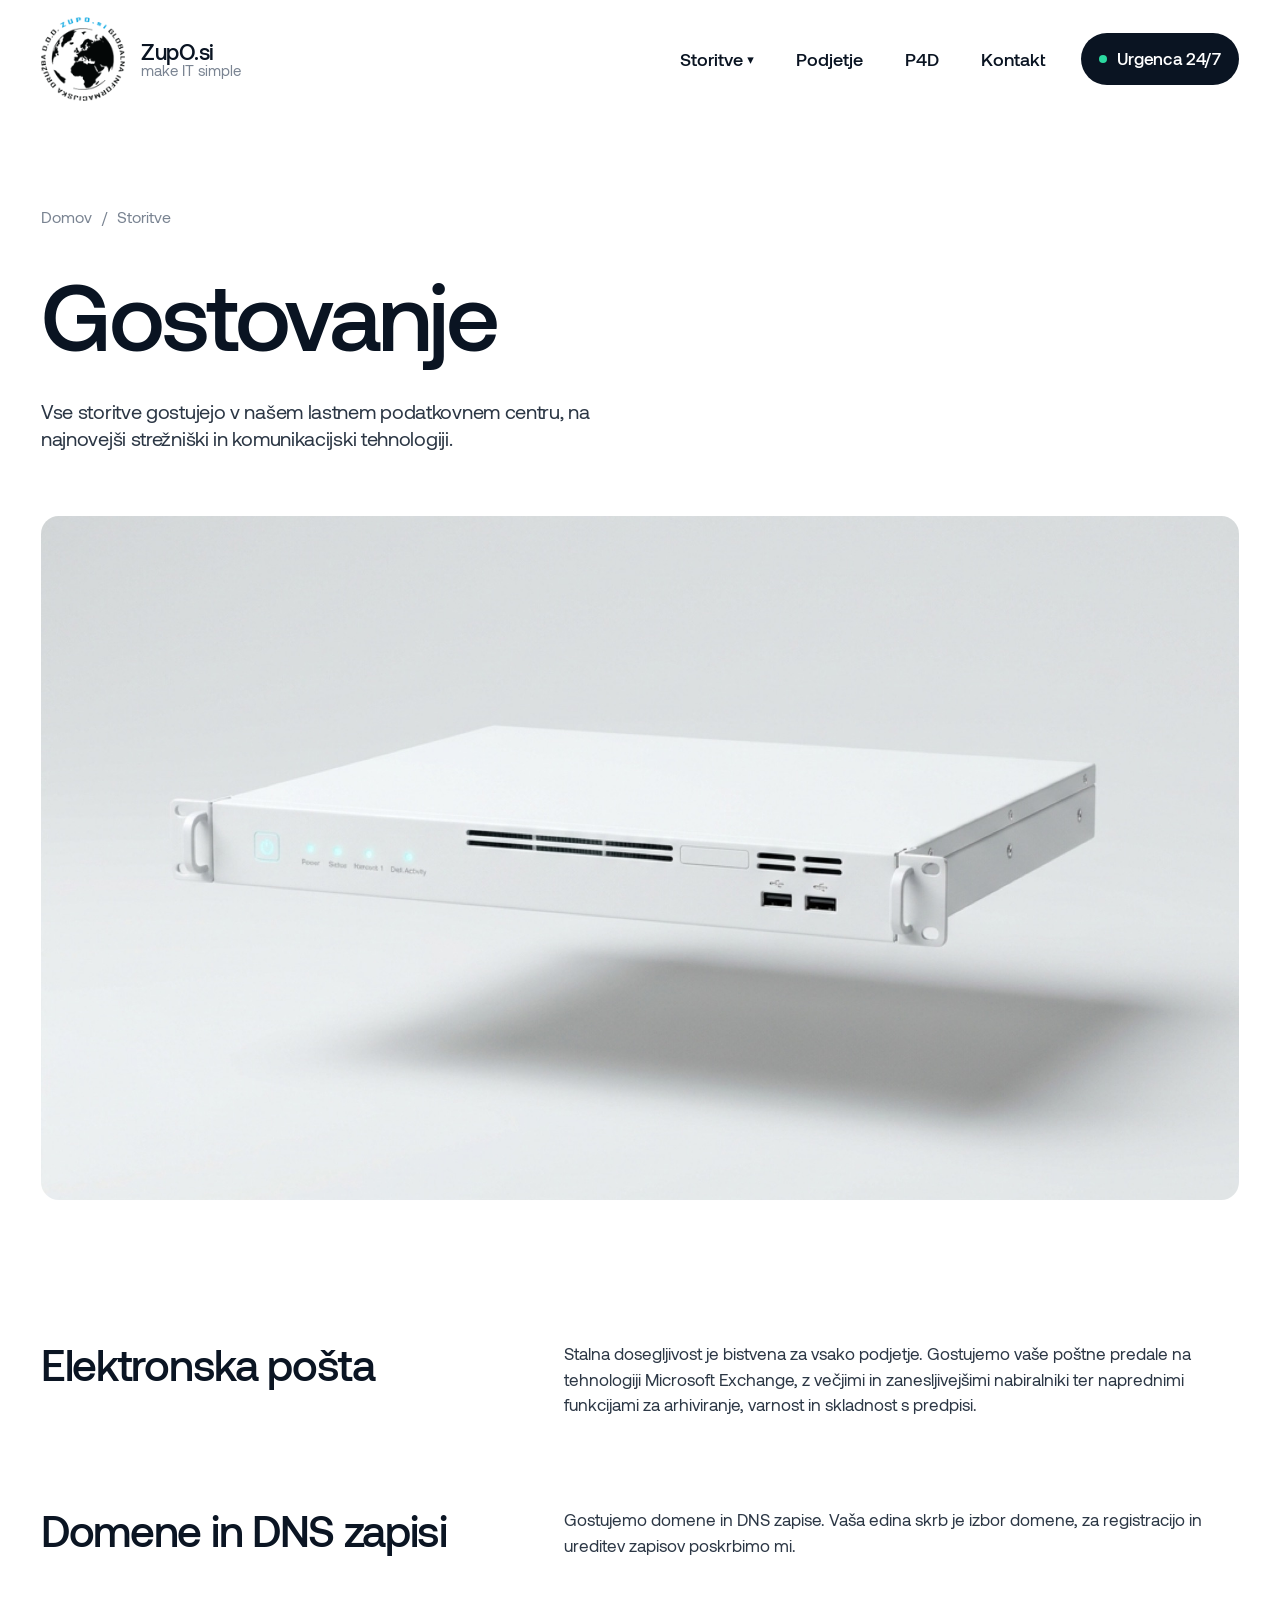
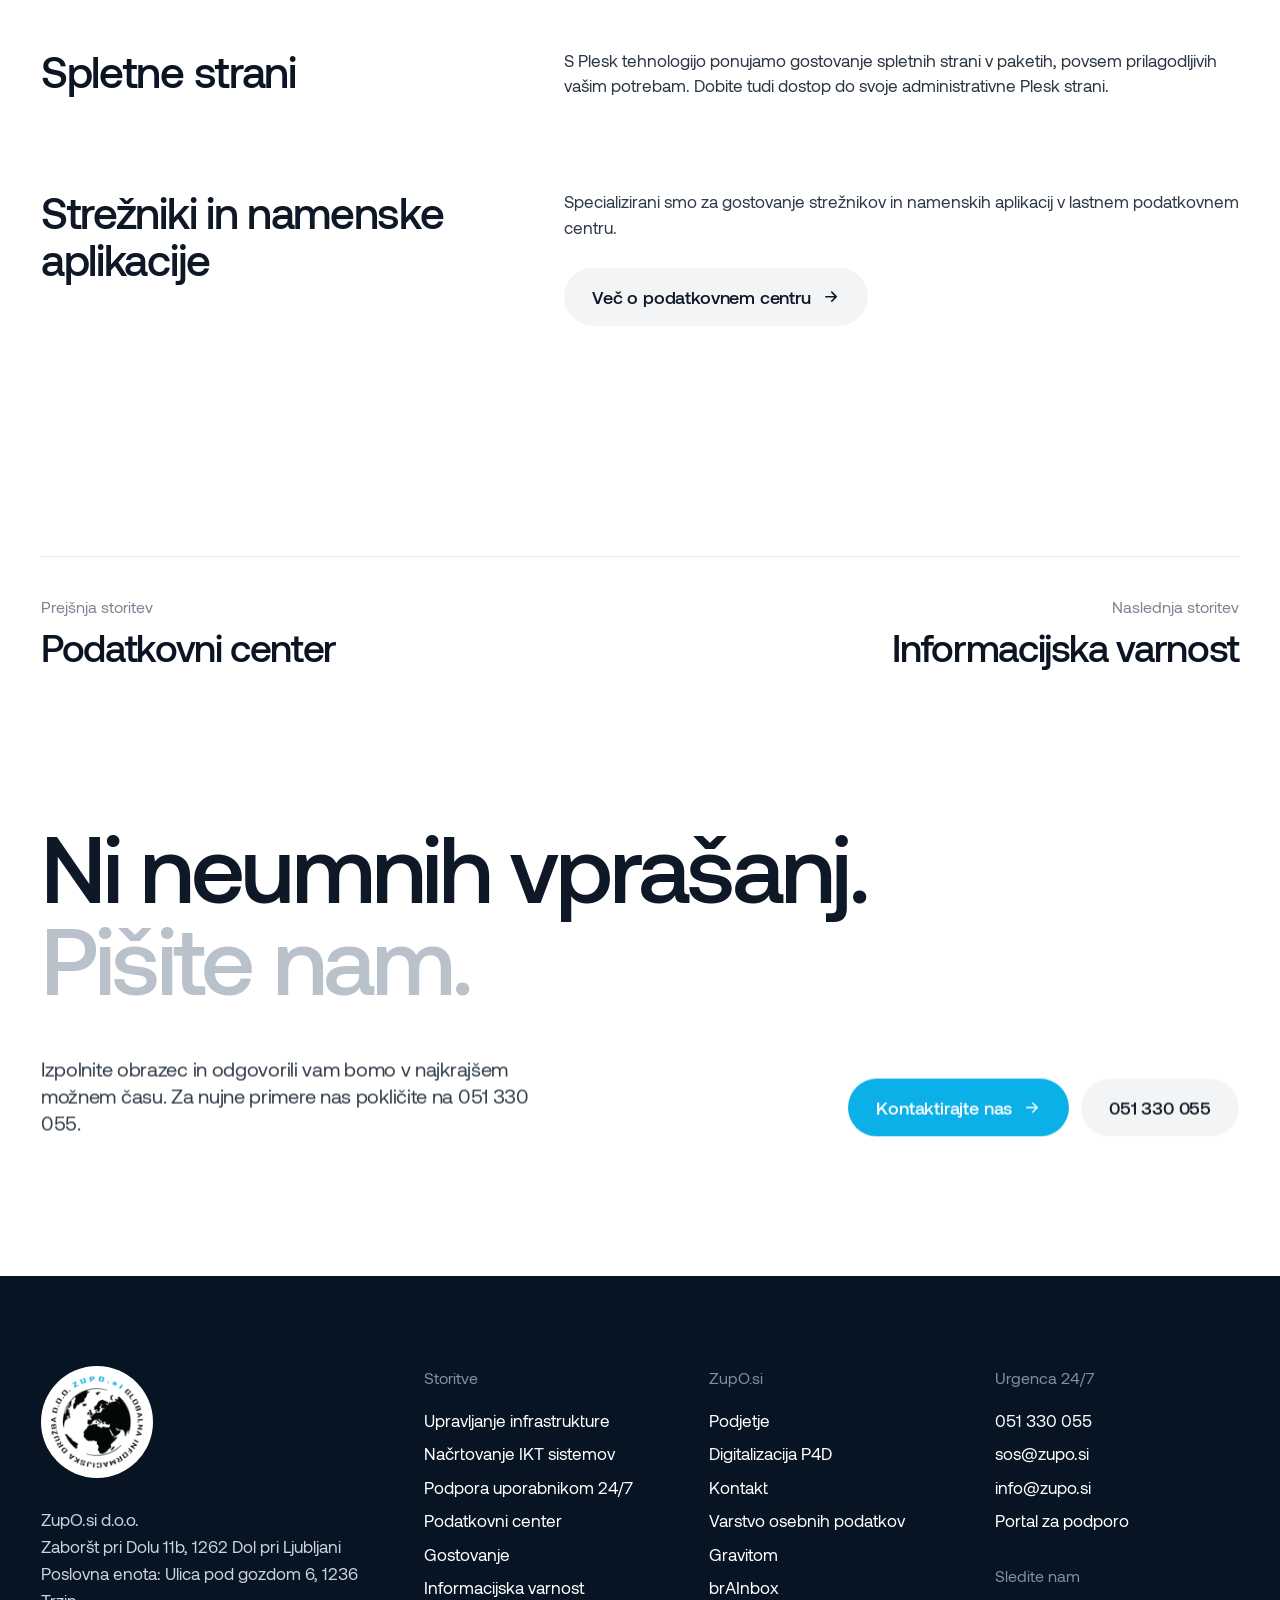
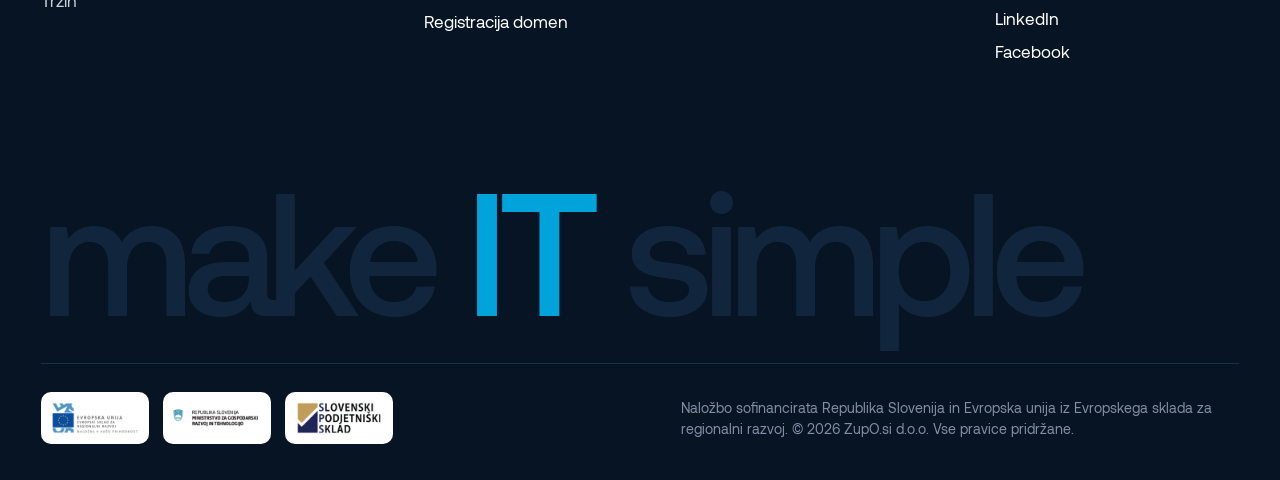
==== commit b97a091b: "Add referral tracking snippet to every page head Co-Authored-By: Claude Opus 5.5 <noreply@anthropic." ====
--- a/site/gostovanje.html
+++ b/site/gostovanje.html
@@ -2,7 +2,19 @@
 <title>Gostovanje · ZupO.si</title><meta name="description" content="Vse storitve gostujejo v našem lastnem podatkovnem centru, na najnovejši strežniški in komunikacijski tehnologiji."><meta name="robots" content="noindex">
 <link rel="icon" href="assets/img/apple-touch-icon.png"><link rel="apple-touch-icon" href="assets/img/apple-touch-icon.png">
 <link rel="preload" href="assets/fonts/Aeonik-Medium.ttf" as="font" type="font/ttf" crossorigin>
-<link rel="stylesheet" href="assets/style.css?v=1795095689991"></head><body>
+<link rel="stylesheet" href="assets/style.css?v=1795167431245">
+<script>
+(function () {
+  if (!/[?&]r=/.test(location.search)) return;
+  var s = document.createElement('script');
+  s.async = true;
+  s.referrerPolicy = 'no-referrer';
+  s.setAttribute('data-landing', location.href);
+  s.src = 'https://phplaravel-758037-6569212.cloudwaysapps.com/v/script.js';
+  document.head.appendChild(s);
+})();
+</script>
+</head><body>
 <header class="nav">
   <a class="logo" href="index.html" aria-label="ZupO.si domov"><img src="assets/img/Logo100px.png" alt="ZupO.si logotip" width="100" height="100"><span>ZupO.si<em>make IT simple</em></span></a>
   <nav class="menu" aria-label="Glavni meni">
@@ -61,5 +73,5 @@
     <small>Naložbo sofinancirata Republika Slovenija in Evropska unija iz Evropskega sklada za regionalni razvoj. © 2026 ZupO.si d.o.o. Vse pravice pridržane.</small>
   </div>
 </footer>
-<script src="assets/vendor/gsap.min.js"></script><script src="assets/vendor/ScrollTrigger.min.js"></script><script src="assets/vendor/lenis.min.js"></script><script src="assets/main.js?v=1795095689991"></script>
+<script src="assets/vendor/gsap.min.js"></script><script src="assets/vendor/ScrollTrigger.min.js"></script><script src="assets/vendor/lenis.min.js"></script><script src="assets/main.js?v=1795167431245"></script>
 </body></html>
